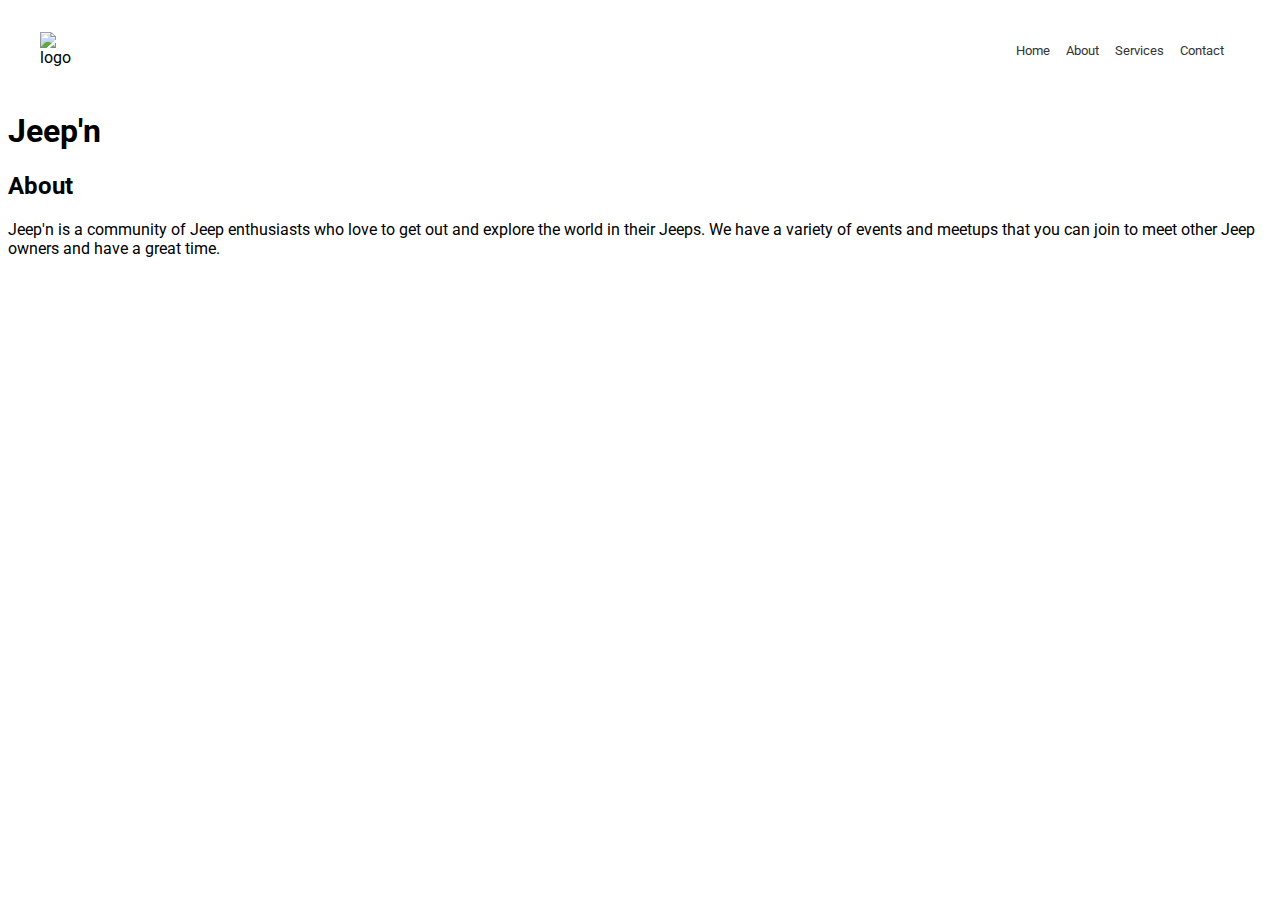
==== index.html @ 4627eefc "webhipe" ====
<!DOCTYPE html>
<html lang="en">
<head>
    <meta charset="UTF-8">
    <meta name="viewport" content="width=device-width, initial-scale=1.0">
    <link rel="stylesheet" href="/styles/navbar.css">
    <link rel="stylesheet" href="/index.css">
    <title>Jeep'n</title>
</head>
<body>
    <main>
        <section class="nav-bar">
            <div>
                <img src="https://placehold.co/50" alt="logo">
            </div>
            <div class="list-container">
                <ul>
                    <li>
                        <a href="#">Home</a>
                    </li>
                    <li>
                        <a href="/about.html">About</a>
                    </li>
                    <li>
                        <a href="/services.html">Services</a>
                    </li>
                    <li>
                        <a href="/contact.html">Contact</a>
                    </li>
                </ul>
            </div>
            <div class="burger">
                <div></div>
                <div></div>
                <div></div>
            </div>
        </section>
        
        <section class="nav-mobile">
            <ul>
                <li>
                    <a href="#">Home</a>
                </li>
                <li>
                    <a href="/about.html">About</a>
                </li>
                <li>
                    <a href="/services.html">Services</a>
                </li>
                <li>
                    <a href="/contact.html">Contact</a>
                </li>
            </ul>
        </section>
        

        <section class="hero">
            <h1>Jeep'n</h1>
        </section>

        <setion class="services">

        </setion>

        <section class="about">
            <h2>About</h2>
            <p>Jeep'n is a community of Jeep enthusiasts
                who love to get out and explore the world
                in their Jeeps. We have a variety of events
                and meetups that you can join to meet other
                Jeep owners and have a great time.
            </p>
        </section>

    </main>
</body>

<script src="./js/navbar.js"></script>

</html>
---- styles/navbar.css ----
.nav-bar{
    display: flex;
    justify-content: space-between;
    align-items: center;
    padding: 1rem 2rem;

}

.list-container {
    display: flex;
    justify-content: flex-end;
    width: 100%;
}

.list-container ul {
    display: flex;
    list-style: none;
}

.list-container ul li {
    margin-right: 1rem;

}

.list-container a {
    text-decoration: none;
    color: #333;
    font-size: 0.8rem;
}


.nav-mobile {
    position: fixed;
    top: -100%;
    left: 0;
    width: 100%;
    height: 100vh;
    background-color: rgba(0, 0, 0, 0.9);
    transition: top 0.5s, opacity 0.5s;
    z-index: 1000;
}

.nav-mobile ul {
    display: flex;
    flex-direction: column;
    justify-content: center;
    list-style: none;
    height: 100%;
}

.nav-mobile ul li a {
    color: #fff;
    margin: 20px 0;
    text-decoration: none;
    font-size: 2em;
}

.nav-mobile li{
    margin-top: 2em;
    margin-bottom: 2em;
}

.burger {
    display: none;
}

@media screen and (min-width: 769px) {
    .nav-mobile {
        display: none;
    }
}

@media screen and (max-width: 768px) {
    .nav-mobile.active {
        top: 0;
    }
}

@media (max-width: 768px) {
    .burger{
        display: block;
        cursor: pointer;
    }

    .burger div {
        width: 25px;
        height: 3px;
        background-color: #333;
        margin: 5px;
        transition: all 0.3s ease;
    }

    .nav-bar ul{
        display: none;
    }
}
---- index.css ----
@import url('https://fonts.googleapis.com/css2?family=Roboto:ital,wght@0,100;0,300;0,400;0,500;0,700;0,900;1,100;1,300;1,400;1,500;1,700;1,900&display=swap');

html {
    font-family: 'Roboto', sans-serif;
}
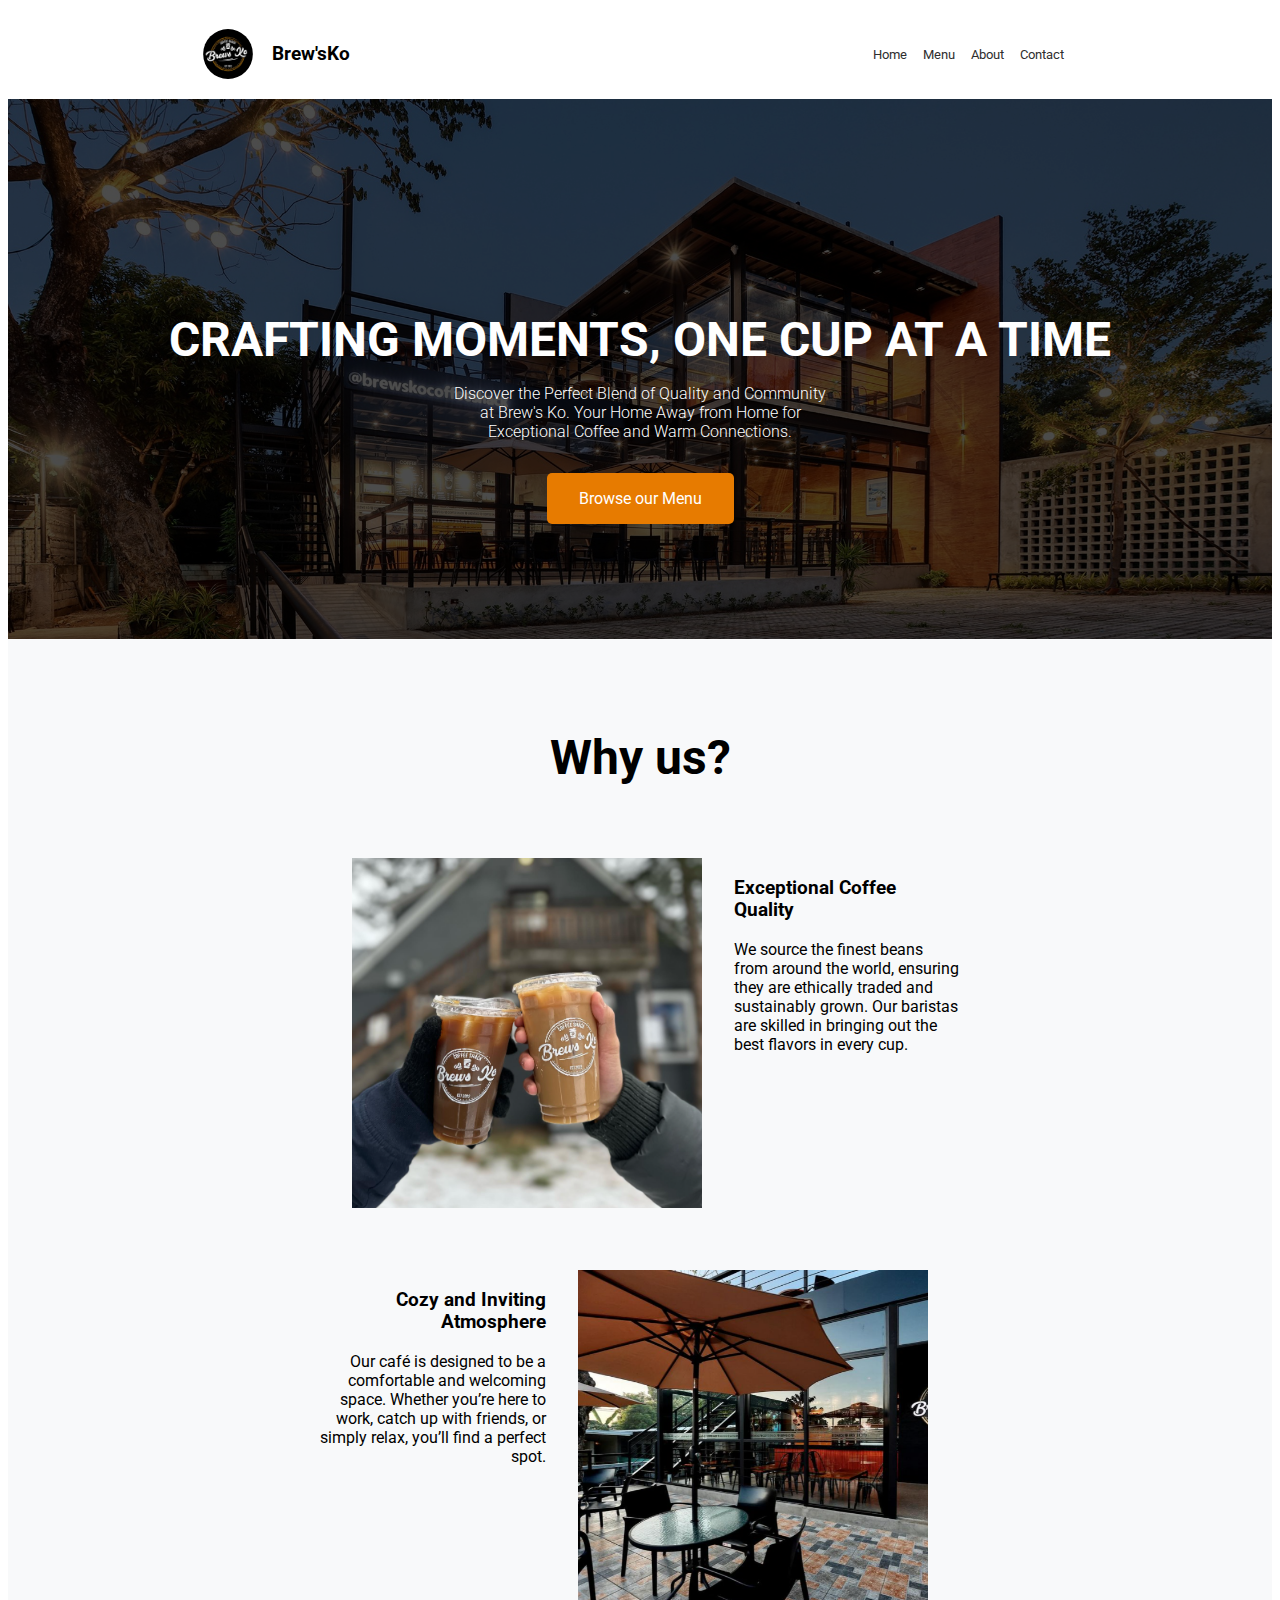
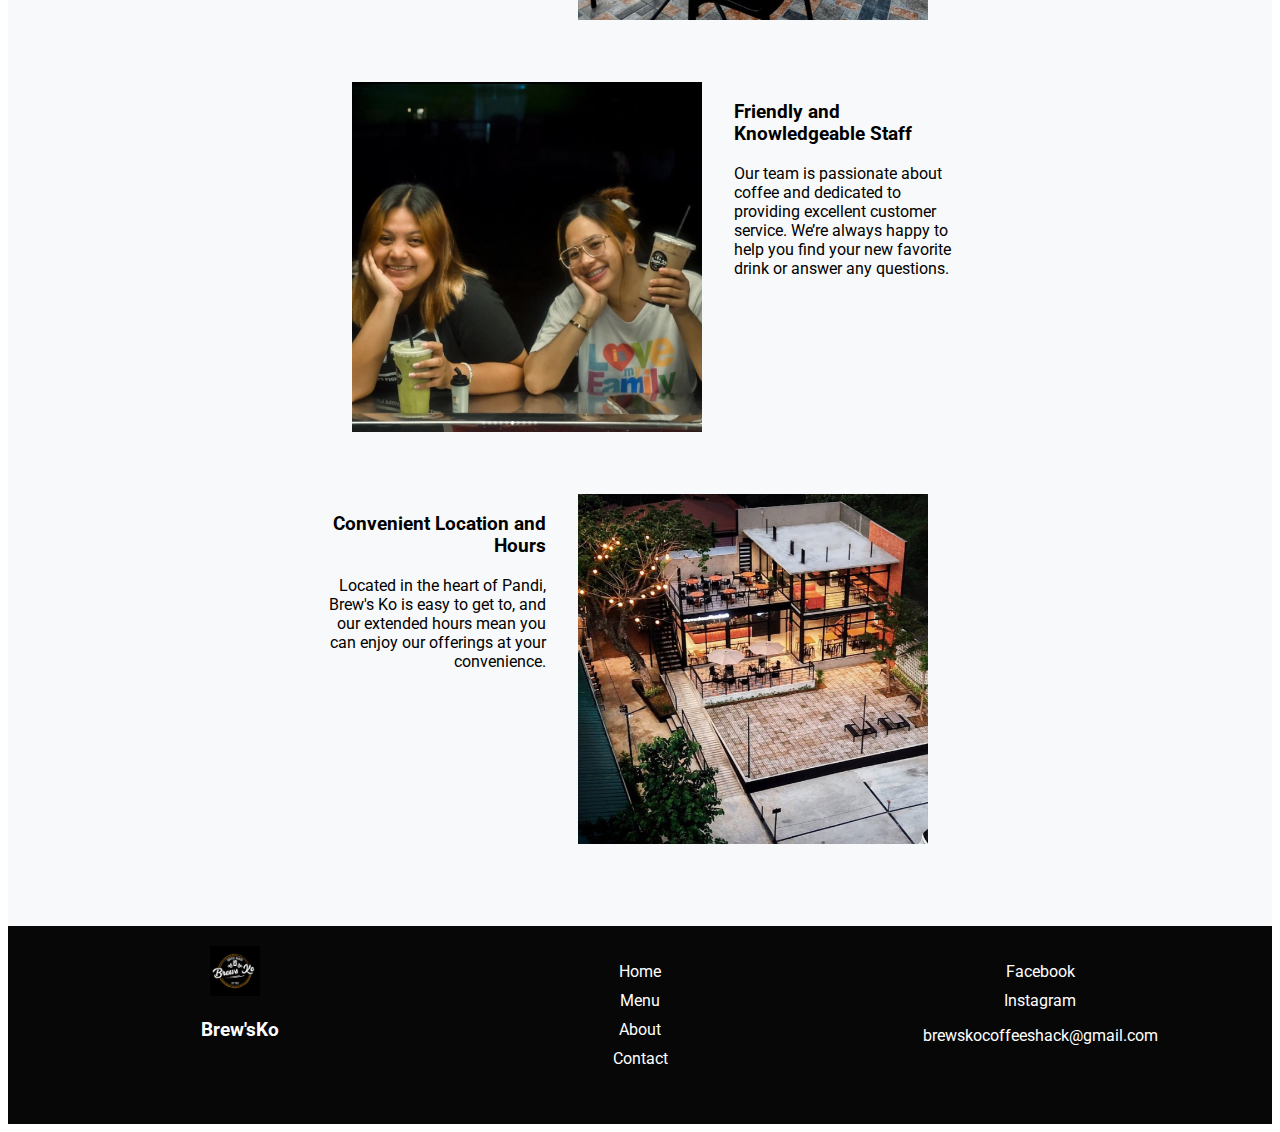
==== commit 5270ad78: "final" ====
--- a/index.html
+++ b/index.html
@@ -4,26 +4,38 @@
     <meta charset="UTF-8">
     <meta name="viewport" content="width=device-width, initial-scale=1.0">
     <link rel="stylesheet" href="/styles/navbar.css">
-    <link rel="stylesheet" href="/index.css">
-    <title>Jeep'n</title>
+    <link rel="stylesheet" href="/styles/footer.css">
+    <link rel="stylesheet" href="/index.css">  
+    <link rel="stylesheet" href="/styles/home/hero.css">
+    <link rel="stylesheet" href="/styles/home/why.css">
+    <link rel="stylesheet" href="/styles/home/carousel.css"> 
+    <link rel="icon" href="/assets/logo.jpg">
+    <title>BrewsKo</title>
+    <style>
+        .nav-bar {
+            
+        }
+    </style>
 </head>
 <body>
     <main>
         <section class="nav-bar">
-            <div>
-                <img src="https://placehold.co/50" alt="logo">
+            <div class="logo">
+                <img src="./assets/logo.jpg" alt="logo">
+                <h3>Brew'sKo</h3>
             </div>
             <div class="list-container">
                 <ul>
                     <li>
-                        <a href="#">Home</a>
+                        <a href="/index.html">Home</a>
+                    </li>
+                    <li>
+                        <a href="/menu.html">Menu</a>
                     </li>
                     <li>
                         <a href="/about.html">About</a>
                     </li>
-                    <li>
-                        <a href="/services.html">Services</a>
-                    </li>
+
                     <li>
                         <a href="/contact.html">Contact</a>
                     </li>
@@ -42,10 +54,10 @@
                     <a href="#">Home</a>
                 </li>
                 <li>
-                    <a href="/about.html">About</a>
+                    <a href="/menu.html">Menu</a>
                 </li>
                 <li>
-                    <a href="/services.html">Services</a>
+                    <a href="/about.html">About</a>
                 </li>
                 <li>
                     <a href="/contact.html">Contact</a>
@@ -55,21 +67,87 @@
         
 
         <section class="hero">
-            <h1>Jeep'n</h1>
+            <div class="hero-text">
+                <h1>CRAFTING MOMENTS, ONE CUP AT A TIME</h1>
+                <p>Discover the Perfect Blend of Quality and Community at Brew's Ko. Your Home Away from Home for Exceptional Coffee and Warm Connections.</p>
+                <a href="/menu.html">Browse our Menu</a>
+            </div>
         </section>
 
-        <setion class="services">
+        <section class="why">
+            <div class="heading">
+                <h2>Why us?</h2>
+            </div>
+            <div class="card-container">
+                <div class="card">
+                    <img src="./assets/coffee.png" alt="">
+                    <div>
+                        <h3>Exceptional Coffee Quality</h3>
+                        <p>We source the finest beans from around the world, ensuring they are ethically traded and sustainably grown. Our baristas are skilled in bringing out the best flavors in every cup.</p>
+                    </div>
+                </div>
+                <div class="card">
+                    <img src="./assets/interior.png" alt="">
+                    <div>
+                        <h3>Cozy and Inviting Atmosphere</h3>
+                        <p>Our café is designed to be a comfortable and welcoming space. Whether you’re here to work, catch up with friends, or simply relax, you’ll find a perfect spot.</p>
+                    </div>
+                </div>
+                <div class="card">
+                    <img src="./assets/staff.png" alt="">
+                    <div>
+                        <h3>Friendly and Knowledgeable Staff</h3>
+                        <p>Our team is passionate about coffee and dedicated to providing excellent customer service. We’re always happy to help you find your new favorite drink or answer any questions.</p>
+                    </div>
+                </div>
+                <div class="card">
+                    <img src="./assets/loc.png" alt="">
+                    <div>
+                        <h3>Convenient Location and Hours</h3>
+                        <p>Located in the heart of Pandi, Brew's Ko is easy to get to, and our extended hours mean you can enjoy our offerings at your convenience.</p>
+                    </div>
+                </div>
+            </div>
+        </section>
 
-        </setion>
 
-        <section class="about">
-            <h2>About</h2>
-            <p>Jeep'n is a community of Jeep enthusiasts
-                who love to get out and explore the world
-                in their Jeeps. We have a variety of events
-                and meetups that you can join to meet other
-                Jeep owners and have a great time.
-            </p>
+
+        <section class="footer">
+            <div class="footer-container">
+                <div class="footer-logo">
+                    <img src="./assets/logo.jpg" alt="logo">
+                    <h3>Brew'sKo</h3>
+                </div>
+                <div class="footer-list">
+                    <ul>
+                        <li>
+                            <a href="/index.html">Home</a>
+                        </li>
+                        <li>
+                            <a href="/menu.html">Menu</a>
+                        </li>
+                        <li>
+                            <a href="/about.html">About</a>
+                        </li>
+                        <li>
+                            <a href="/contact.html">Contact</a>
+                        </li>
+                    </ul>
+                </div>
+                <div class="footer-social">
+                    <ul>
+                        <li>
+                            <a href="https://web.facebook.com/brewskocoffeeshack" target="_blank">Facebook</a>
+                        </li>
+                        <li>
+                            <a href="https://www.instagram.com/brewskocoffeeshack/" target="_blank">Instagram</a>
+                        </li>
+                        <li>
+                            <p href="#">brewskocoffeeshack@gmail.com</p>
+                        </li>
+                    </ul>
+                </div>
+            </div>
         </section>
 
     </main>
--- a/styles/navbar.css
+++ b/styles/navbar.css
@@ -2,8 +2,22 @@
     display: flex;
     justify-content: space-between;
     align-items: center;
-    padding: 1rem 2rem;
+    padding: 1rem 12rem;
 
+}
+
+.logo {
+    display: flex;
+    align-items: center;
+    font-family: 'Roboto', sans-serif;
+    font-weight: lighter;
+}
+
+.nav-bar img{
+    width: 50px;
+    padding: 0 0.2em;
+    margin-right: 1em;
+    border-radius: 100%;
 }
 
 .list-container {
@@ -24,7 +38,7 @@
 
 .list-container a {
     text-decoration: none;
-    color: #333;
+    color: rgb(46, 46, 46);
     font-size: 0.8rem;
 }
 
@@ -93,4 +107,11 @@
     .nav-bar ul{
         display: none;
     }
+
+    .nav-bar{
+        padding-top:0.5em;
+        padding-bottom:0.5em;
+        padding-left: 1em;
+        padding-right: 1em;
+    }
 }--- a/styles/footer.css
+++ b/styles/footer.css
@@ -0,0 +1,58 @@
+.footer {
+    background-color: #070707;
+    color: #fff;
+    padding: 20px 0;
+}
+
+.footer-container {
+    display: flex;
+    justify-content: space-between;
+    max-width: 1200px;
+    margin: 0 auto;
+    padding: 0 15px;
+    flex-wrap: wrap;
+}
+
+.footer-logo,
+.footer-list,
+.footer-social {
+    flex: 1 1 100%;
+    text-align: center;
+    margin-bottom: 20px;
+}
+
+.footer-logo img {
+    width: 50px;
+    height: 50px;
+    margin-right: 10px;
+}
+
+.footer-list ul,
+.footer-social ul {
+    list-style: none;
+    padding: 0;
+}
+
+.footer-list ul li,
+.footer-social ul li {
+    margin-bottom: 10px;
+}
+
+.footer-list ul li a,
+.footer-social ul li a {
+    color: #fff;
+    text-decoration: none;
+}
+
+.footer-social ul li a:hover,
+.footer-list ul li a:hover {
+    color: #ddd;
+}
+
+@media (min-width: 768px) {
+    .footer-logo,
+    .footer-list,
+    .footer-social {
+        flex: 1;
+    }
+}--- a/index.css
+++ b/index.css
@@ -2,4 +2,11 @@
 
 html {
     font-family: 'Roboto', sans-serif;
+}
+
+@media screen and (max-width: 768px) {
+    html {
+        margin-left: 0;
+        margin-right: 0;
+    }
 }--- a/styles/home/hero.css
+++ b/styles/home/hero.css
@@ -0,0 +1,99 @@
+.hero {
+    display: flex;
+    color: white;
+    min-height: 60vh;
+    justify-content: center;
+    position: relative;
+    animation: fade-out linear;
+    animation-timeline: view();
+    animation-range: exit;
+}
+
+.hero::before {
+    content: "";
+    position: absolute;
+    top: 0;
+    left: 0;
+    width: 100%;
+    height: 100%;
+    background: rgb(231, 123, 0) url('../../assets/hero.jpg') no-repeat center center / cover;
+    filter: brightness(30%);
+    z-index: -1;
+    animation: zoom-in linear;
+    animation-timeline: view();
+    animation-range: exit ;
+}
+
+.hero-text{
+    display: flex;
+    flex-direction: column;
+    text-align: center;
+    justify-content: center;
+    align-items: center;
+    width: unset;
+}
+
+.hero-text a{
+    color: white;
+    text-decoration: none;
+    padding: 1em 2em;
+    background-color: rgb(231, 123, 0);
+    border-radius: 5px;
+    margin-top: 1em;
+
+}
+
+.hero-text p {
+    font-weight: 300;
+    inline-size: 30vw;
+}
+
+.hero-text h1{
+    font-size: 3em;
+    margin: 0;
+    margin-top: 2em;
+}
+
+
+
+@keyframes fade-out {
+    to{
+        opacity: 0.5;
+    }
+}
+
+@keyframes zoom-in {
+    65% {
+        scale:1.1
+    }
+}
+
+
+@media screen and (max-width: 768px) {
+    .hero {
+        flex-direction: column;
+        justify-content: center;
+        height: 80vh;
+    }
+
+    .hero-text {
+        padding: 2em;
+    }
+
+    .main-img {
+        width: 100%;
+        padding: 2em;
+    }
+
+    .main-img img {
+        height: 30vh;
+    }
+    .hero-text h1{
+        font-size: 2em;
+        margin-top: 1em;
+    }
+    .hero-text p {
+        inline-size: 80vw;
+        font-size: 0.8em;
+    }
+}--- a/styles/home/why.css
+++ b/styles/home/why.css
@@ -0,0 +1,91 @@
+.why{
+    display: flex;
+    justify-content: center;
+    align-items: center;
+    flex-direction: column;
+    padding: 50px 0;
+    background-color: #f8f9fa;
+}
+
+.why .heading{
+    font-size: 2em;
+    margin-bottom: 1em;
+
+}
+
+.why img{
+    width: 350px;
+    height: 350px;
+    object-fit: cover;
+    margin-left: 2em;
+    margin-right: 2em;
+    animation: fade-in linear;
+    animation-timeline: view();
+    animation-range: entry;
+}
+
+.card-container {
+    display: flex;
+    justify-content: center;
+    align-items: center;
+    flex-wrap: wrap;
+    gap: 30px;
+    flex-direction: column;
+}
+
+.card {
+    display: flex;
+    justify-content: center;
+    max-width: 50vw;
+    margin-bottom: 2em;
+}
+
+.card:nth-child(odd) {
+    flex-direction: row;
+    justify-content: flex-start;
+}
+
+.card:nth-child(even) {
+    flex-direction: row-reverse;
+    text-align: end;
+}
+
+
+@media screen and (max-width: 768px) {
+    .why img{
+        width: 90%;
+        height: 90%;
+        margin: 0;
+
+    }
+    .card-container {
+        flex-direction: column;
+    }
+    .card {
+        max-width: 100%;
+        align-items: center;
+        text-align: center;
+    }
+    .card:nth-child(odd) {
+        flex-direction: column;
+        justify-content: center;
+    }
+    .card:nth-child(even) {
+        flex-direction: column;
+        text-align: center;
+    }
+}
+
+
+
+
+@keyframes fade-in {
+    from{
+        scale: 0.8;
+        opacity: 0.8;
+    }
+    to{
+        scale: 1;
+        opacity: 1;
+    }
+}
